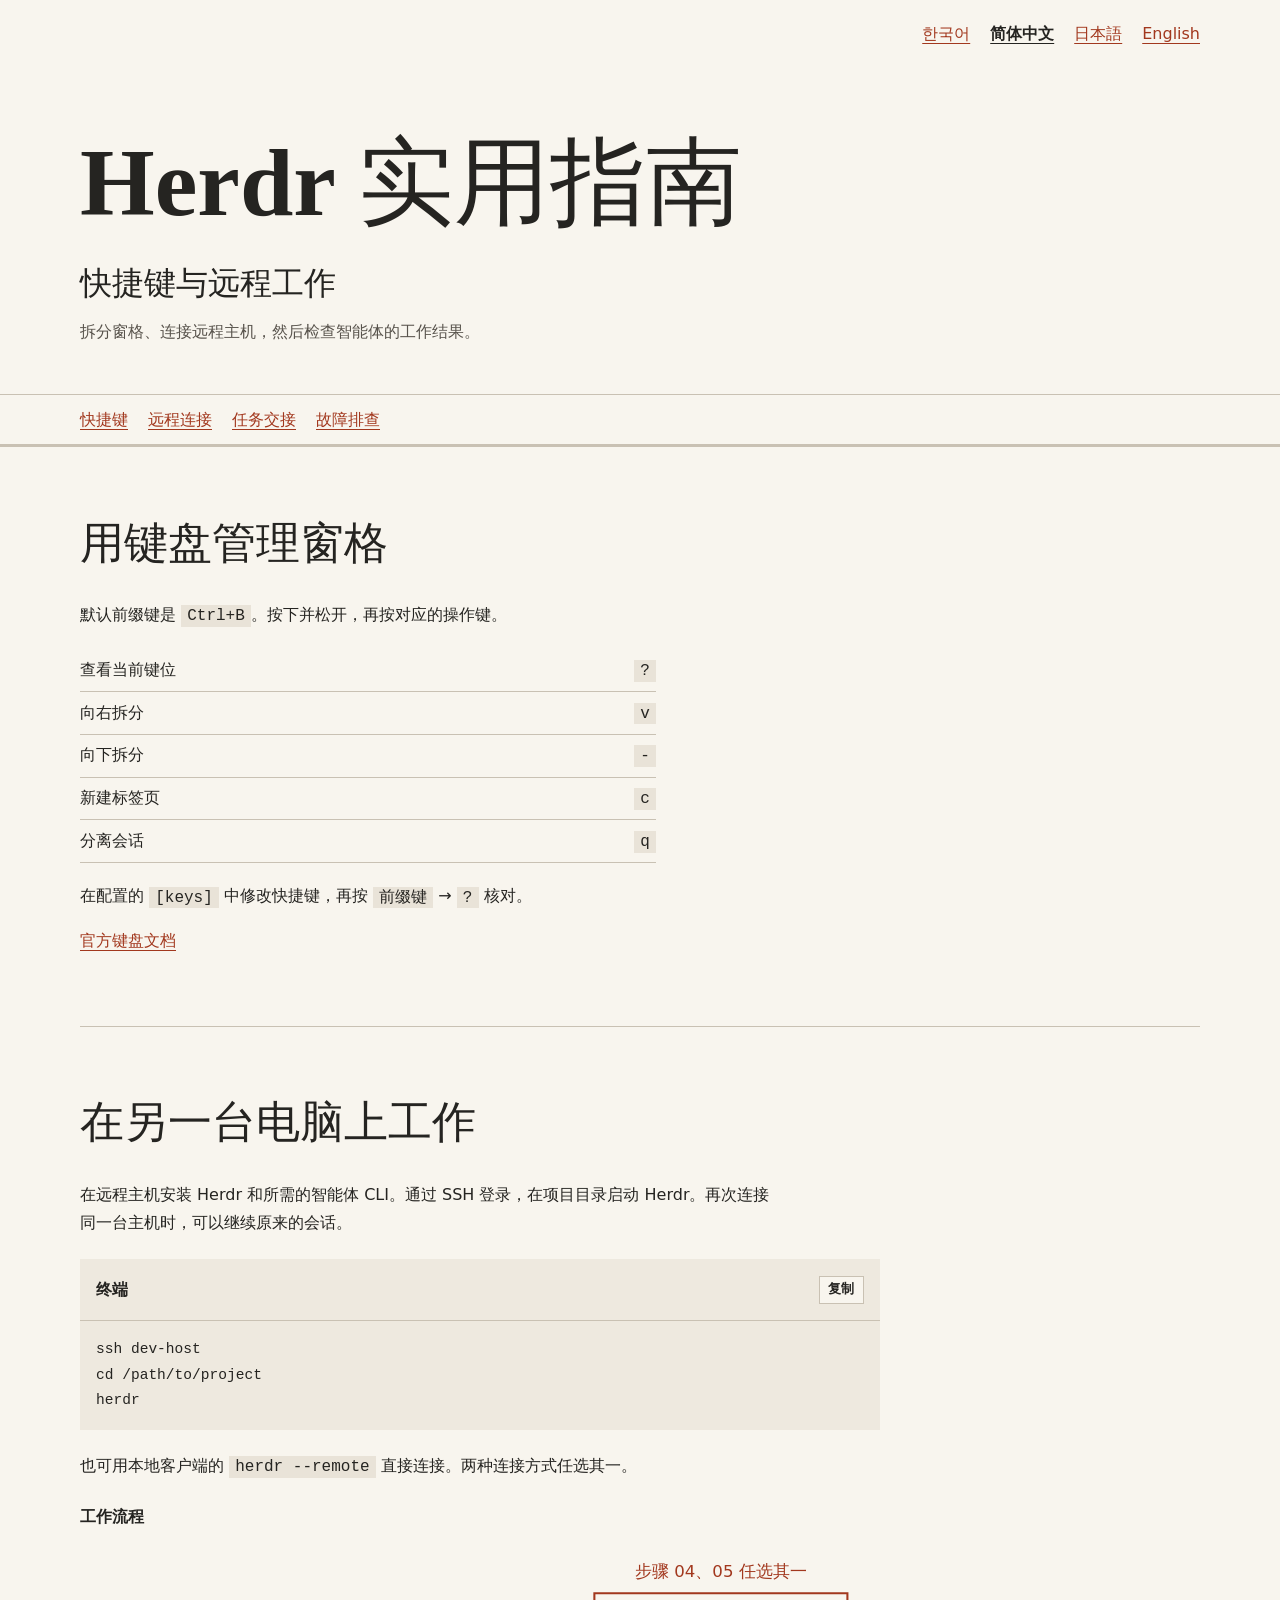
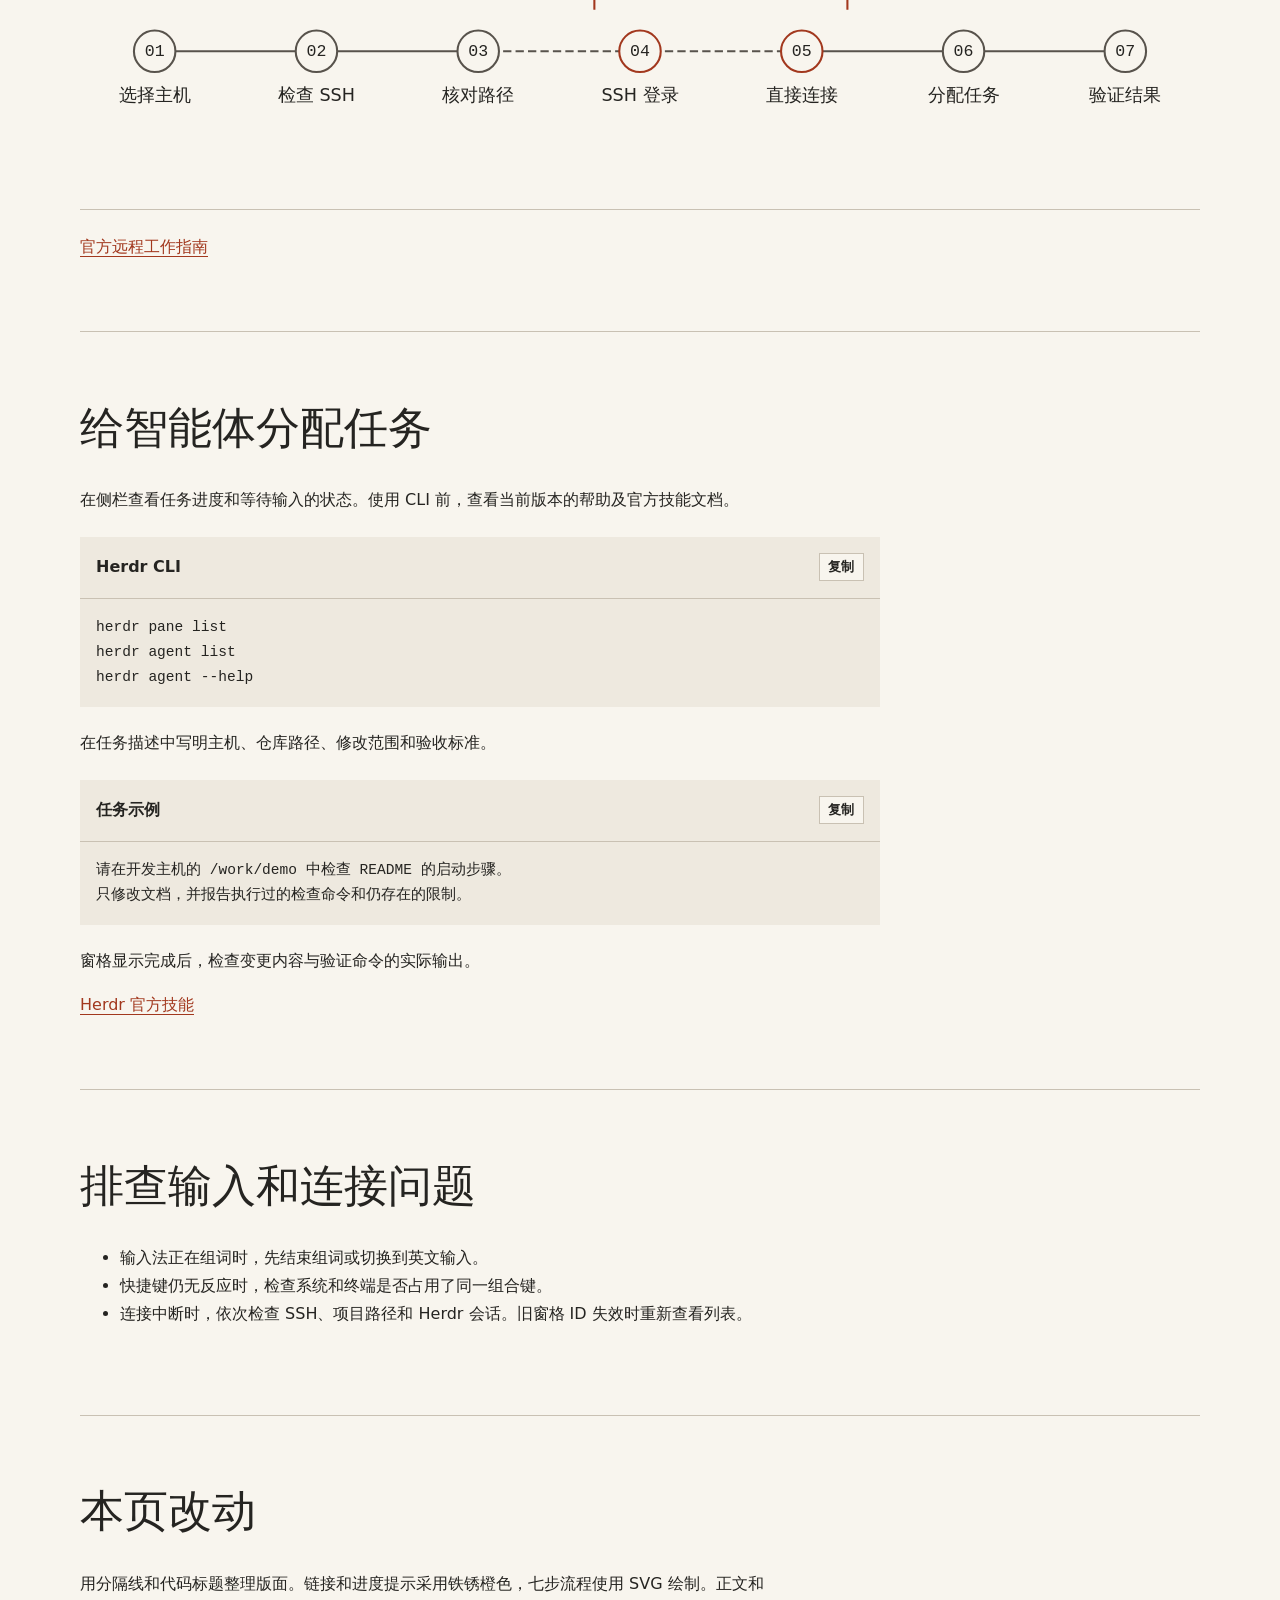
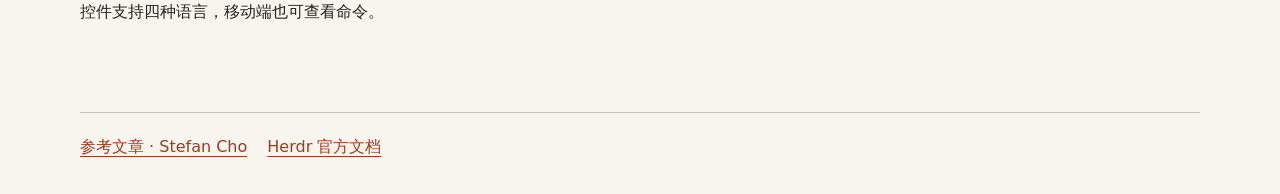
==== cn/index.html @ 6e44f65b "Herdr 가이드 다국어 지원과 읽기 화면 개선" ====
﻿<!doctype html>
<!-- Herdr 키맵과 원격 작업 안내 -->
<html lang="zh-CN">
<head>
<meta charset="utf-8">
<meta name="viewport" content="width=device-width, initial-scale=1">
<title>Herdr 实用指南 · 快捷键与远程工作</title>
<meta name="description" content="拆分窗格、连接远程主机，然后检查智能体的工作结果。">
<link rel="alternate" hreflang="ko" href="../">
<link rel="alternate" hreflang="zh-CN" href="../cn/">
<link rel="alternate" hreflang="ja" href="../ja/">
<link rel="alternate" hreflang="en" href="../en/">
<link rel="stylesheet" href="../guide.css">
<script defer src="../guide.js"></script>
</head>
<body data-copied="已复制" data-failed="复制失败">
<header class="intro">
<nav class="languages" aria-label="语言"><a href="../" hreflang="ko" lang="ko">한국어</a><a href="../cn/" hreflang="zh-CN" lang="zh-CN" aria-current="page">简体中文</a><a href="../ja/" hreflang="ja" lang="ja">日本語</a><a href="../en/" hreflang="en" lang="en">English</a></nav>
<h1>Herdr 实用指南</h1>
<p class="subtitle">快捷键与远程工作</p>
<p class="lead">拆分窗格、连接远程主机，然后检查智能体的工作结果。</p>
</header>
<nav class="contents" aria-label="目录">
<div><a href="#keyboard">快捷键</a><a href="#remote">远程连接</a><a href="#handoff">任务交接</a><a href="#troubleshoot">故障排查</a></div>
<progress aria-label="阅读进度" max="100" value="0"></progress>
</nav>
<main>
<section id="keyboard"><h2>用键盘管理窗格</h2>
<p>默认前缀键是 <kbd>Ctrl+B</kbd>。按下并松开，再按对应的操作键。</p>
<dl><div><dt>查看当前键位</dt><dd><kbd>?</kbd></dd></div><div><dt>向右拆分</dt><dd><kbd>v</kbd></dd></div><div><dt>向下拆分</dt><dd><kbd>-</kbd></dd></div><div><dt>新建标签页</dt><dd><kbd>c</kbd></dd></div><div><dt>分离会话</dt><dd><kbd>q</kbd></dd></div></dl>
<p>在配置的 <code>[keys]</code> 中修改快捷键，再按 <kbd>前缀键</kbd> → <kbd>?</kbd> 核对。</p><a href="https://herdr.dev/docs/keyboard/">官方键盘文档</a></section>
<section id="remote"><h2>在另一台电脑上工作</h2>
<p>在远程主机安装 Herdr 和所需的智能体 CLI。通过 SSH 登录，在项目目录启动 Herdr。再次连接同一台主机时，可以继续原来的会话。</p><figure class="code"><figcaption>终端 <button type="button" hidden data-copy>复制</button></figcaption><pre><code>ssh dev-host
cd /path/to/project
herdr</code></pre></figure>
<p>也可用本地客户端的 <code>herdr --remote</code> 直接连接。两种连接方式任选其一。</p>
<figure class="workflow"><figcaption>工作流程</figcaption>
<div class="diagram" tabindex="0" role="region" aria-label="工作流程">
<svg viewBox="0 0 1080 268" width="1080" height="268" role="img" aria-labelledby="flow-title flow-description">
<title id="flow-title">工作流程</title><desc id="flow-description">选择主机, 检查 SSH, 核对路径, SSH 登录, 直接连接, 分配任务, 验证结果. 步骤 04、05 任选其一.</desc>
<path class="route" d="M72 116H384 M696 116H1008"/>
<path class="route alternative" d="M384 116H696"/>
<path class="brace" d="M496 76V60H740V76"/>
<text class="choice" x="618" y="44">步骤 04、05 任选其一</text>
<g><circle cx="72" cy="116" r="20"/><text class="number" x="72" y="121">01</text><text class="label" x="72" y="164">选择主机</text></g>
<g><circle cx="228" cy="116" r="20"/><text class="number" x="228" y="121">02</text><text class="label" x="228" y="164">检查 SSH</text></g>
<g><circle cx="384" cy="116" r="20"/><text class="number" x="384" y="121">03</text><text class="label" x="384" y="164">核对路径</text></g>
<g class="optional"><circle cx="540" cy="116" r="20"/><text class="number" x="540" y="121">04</text><text class="label" x="540" y="164">SSH 登录</text></g>
<g class="optional"><circle cx="696" cy="116" r="20"/><text class="number" x="696" y="121">05</text><text class="label" x="696" y="164">直接连接</text></g>
<g><circle cx="852" cy="116" r="20"/><text class="number" x="852" y="121">06</text><text class="label" x="852" y="164">分配任务</text></g>
<g><circle cx="1008" cy="116" r="20"/><text class="number" x="1008" y="121">07</text><text class="label" x="1008" y="164">验证结果</text></g>
</svg></div></figure>
<a href="https://herdr.dev/docs/how-to-work/">官方远程工作指南</a></section>
<section id="handoff"><h2>给智能体分配任务</h2>
<p>在侧栏查看任务进度和等待输入的状态。使用 CLI 前，查看当前版本的帮助及官方技能文档。</p><figure class="code"><figcaption>Herdr CLI <button type="button" hidden data-copy>复制</button></figcaption><pre><code>herdr pane list
herdr agent list
herdr agent --help</code></pre></figure>
<p>在任务描述中写明主机、仓库路径、修改范围和验收标准。</p><figure class="code"><figcaption>任务示例 <button type="button" hidden data-copy>复制</button></figcaption><pre><code>请在开发主机的 /work/demo 中检查 README 的启动步骤。
只修改文档，并报告执行过的检查命令和仍存在的限制。</code></pre></figure>
<p>窗格显示完成后，检查变更内容与验证命令的实际输出。</p><a href="https://github.com/herdrdev/herdr/blob/master/skills/herdr/SKILL.md">Herdr 官方技能</a></section>
<section id="troubleshoot"><h2>排查输入和连接问题</h2>
<ul><li>输入法正在组词时，先结束组词或切换到英文输入。</li><li>快捷键仍无反应时，检查系统和终端是否占用了同一组合键。</li><li>连接中断时，依次检查 SSH、项目路径和 Herdr 会话。旧窗格 ID 失效时重新查看列表。</li></ul></section>
<section><h2>本页改动</h2><p>用分隔线和代码标题整理版面。链接和进度提示采用铁锈橙色，七步流程使用 SVG 绘制。正文和控件支持四种语言，移动端也可查看命令。</p></section>
</main>
<footer><a href="https://blog.stefancho.dev/youtube/herdr-keymap-remote-agents">参考文章 · Stefan Cho</a><a href="https://herdr.dev/docs/">Herdr 官方文档</a></footer>
<div class="sr-only" role="status" id="copy-status"></div>
</body>
</html>
---- guide.css ----
﻿/* 다국어 가이드의 지면, 코드 블록, 타임라인을 꾸민다. */
:root {
  color-scheme: light;
  --paper: #f8f5ee;
  --ink: #252421;
  --muted: #58534c;
  --line: #c9c1b3;
  --accent: #a2381e;
  --mono: ui-monospace, "Cascadia Mono", monospace;
  font: 100%/1.75 system-ui, sans-serif;
}
* { box-sizing: border-box; }
html { scroll-padding-top: 7rem; }
body { margin: 0; background: var(--paper); color: var(--ink); }
.intro, main, footer, .contents > div {
  width: min(100% - 2rem, 70rem);
  margin-inline: auto;
}
.intro { padding-block: 1.25rem 2rem; }
.languages, .contents > div, footer { display: flex; flex-wrap: wrap; gap: .35rem 1.25rem; }
.languages { justify-content: flex-end; }
a { color: var(--accent); text-underline-offset: .25em; }
a[aria-current] { color: var(--ink); font-weight: 700; }
:focus-visible { outline: 2px solid var(--accent); outline-offset: 4px; }
h1, h2, .subtitle {
  font-family: Georgia, "Noto Serif CJK KR", "Noto Serif CJK SC", "Noto Serif CJK JP", "Yu Mincho", Batang, SimSun, serif;
  line-height: 1.2;
  font-synthesis: none;
  text-wrap: balance;
}
h1 { font-size: clamp(2.7rem, 8vw, 6rem); margin: clamp(2rem, 6vw, 5rem) 0 .25em; }
h2 { font-size: clamp(1.7rem, 4vw, 2.75rem); margin: 0 0 .7em; }
.subtitle { font-size: clamp(1.25rem, 3vw, 2rem); margin: 0; }
.lead { color: var(--muted); }
p, li { max-width: 68ch; text-wrap: pretty; }
:lang(ko) h1, :lang(ko) h2, :lang(ko) p, :lang(ko) li, :lang(ko) dt { word-break: keep-all; }
.contents { position: sticky; top: 0; z-index: 1; background: var(--paper); border-top: 1px solid var(--line); }
.contents > div { padding-block: .65rem; }
progress { display: block; width: 100%; height: 3px; border: 0; appearance: none; background: var(--line); }
progress::-webkit-progress-bar { background: var(--line); }
progress::-webkit-progress-value { background: var(--accent); }
progress::-moz-progress-bar { background: var(--accent); }
section { padding-block: clamp(2.2rem, 6vw, 4.4rem); border-bottom: 1px solid var(--line); }
dl { max-width: 36rem; margin: 1.2rem 0; }
dl > div { display: flex; justify-content: space-between; gap: 1rem; padding: .4rem 0; border-bottom: 1px solid var(--line); }
dd { margin: 0; }
kbd, code, pre, .number { font-family: var(--mono); }
kbd, p code { background: #e9e3d8; padding: .12em .38em; }
figure { margin: 1.4rem 0; }
.code { max-width: 50rem; background: #eee9df; }
figcaption { font-weight: 650; }
.code figcaption { min-height: 62px; display: flex; justify-content: space-between; align-items: center; gap: 1rem; padding: .65rem 1rem; border-bottom: 1px solid var(--line); }
button { font: inherit; font-size: .82rem; min-height: 28px; padding: 0 .65em; color: var(--ink); background: var(--paper); border: 1px solid var(--line); cursor: pointer; }
pre { white-space: pre-wrap; overflow-wrap: anywhere; margin: 0; padding: 1rem; font-size: .91rem; }
.diagram { overflow-x: auto; border-bottom: 1px solid var(--line); }
svg { display: block; width: 100%; min-width: 920px; height: auto; }
svg text { text-anchor: middle; fill: var(--ink); }
svg .label { font-size: 17px; }
svg .choice { fill: var(--accent); font-size: 16px; }
svg .route, svg .brace { fill: none; stroke: var(--muted); stroke-width: 2; }
svg .alternative { stroke-dasharray: 8 4; }
svg .brace, svg .optional circle { stroke: var(--accent); }
svg circle { fill: var(--paper); stroke: var(--muted); stroke-width: 2; }
footer { padding-block: 1.25rem 2.5rem; }
.sr-only { position: absolute; width: 1px; height: 1px; overflow: hidden; clip-path: inset(50%); white-space: nowrap; }
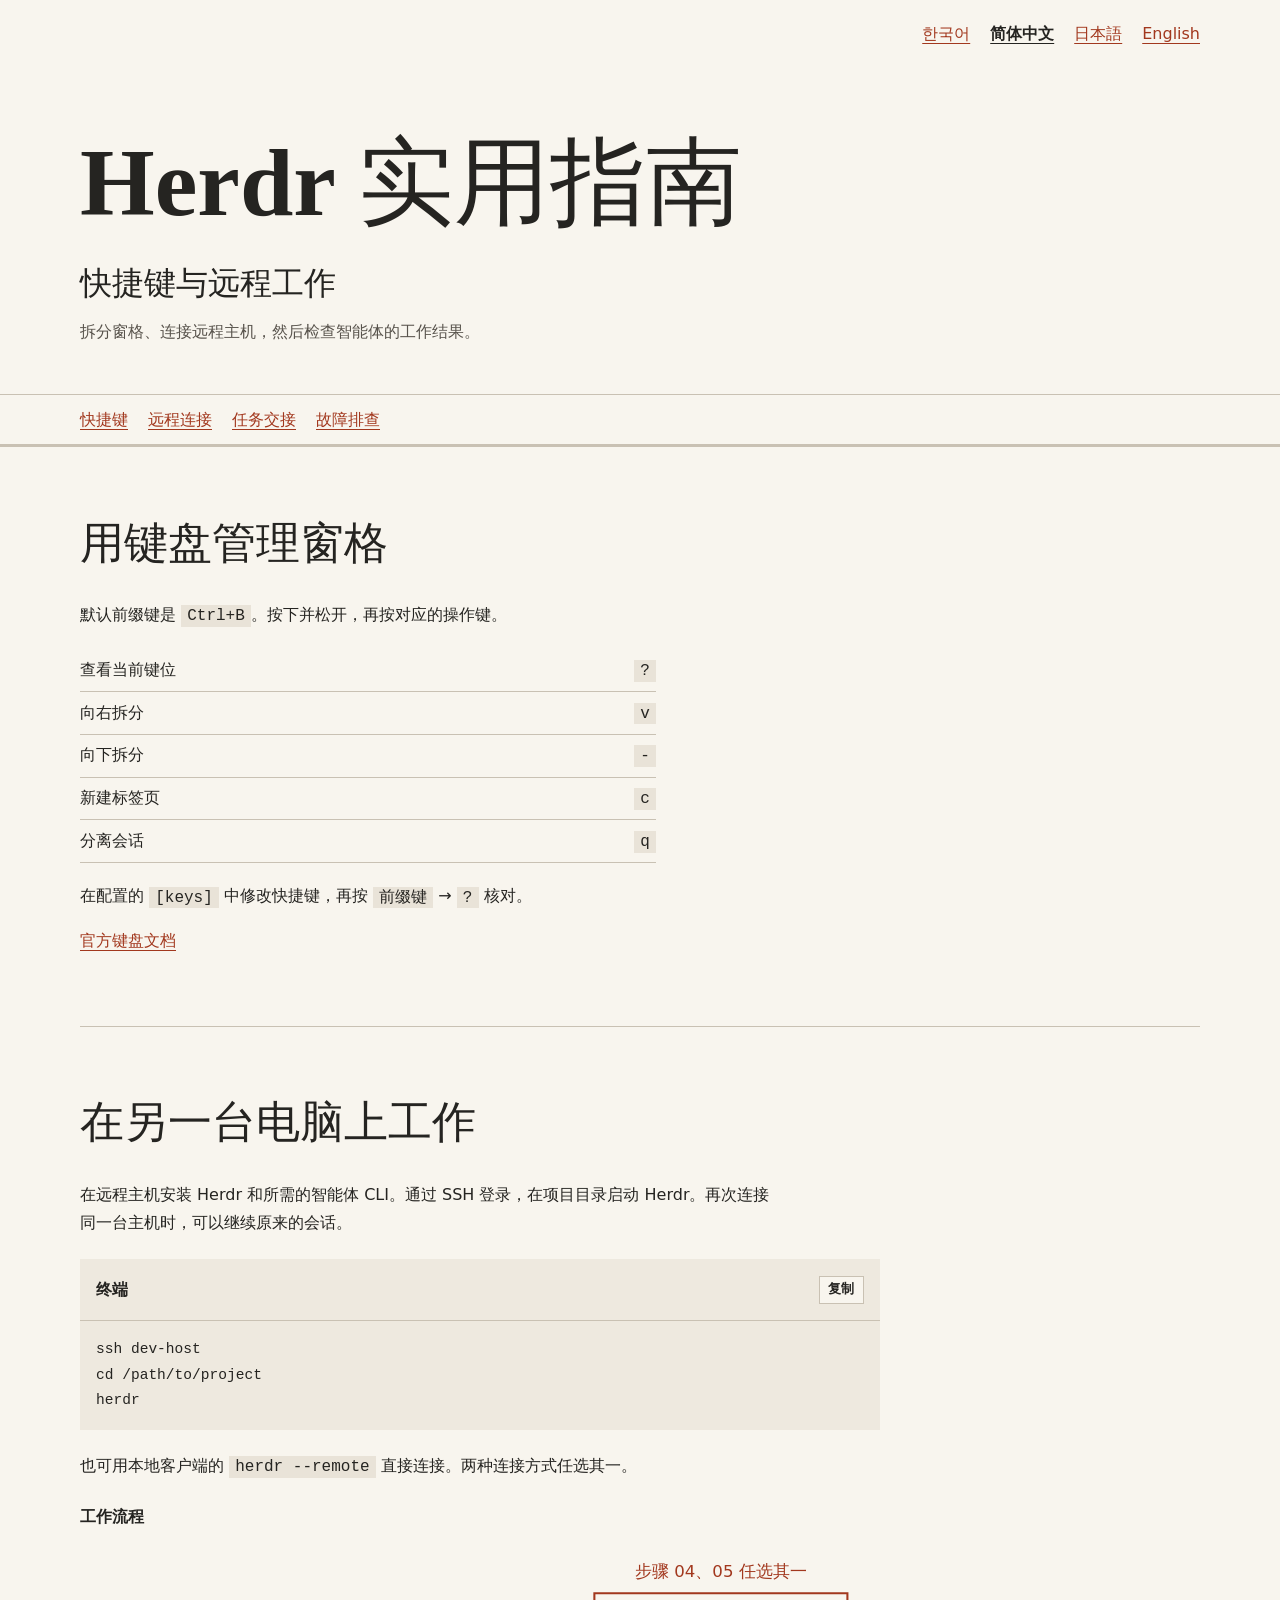
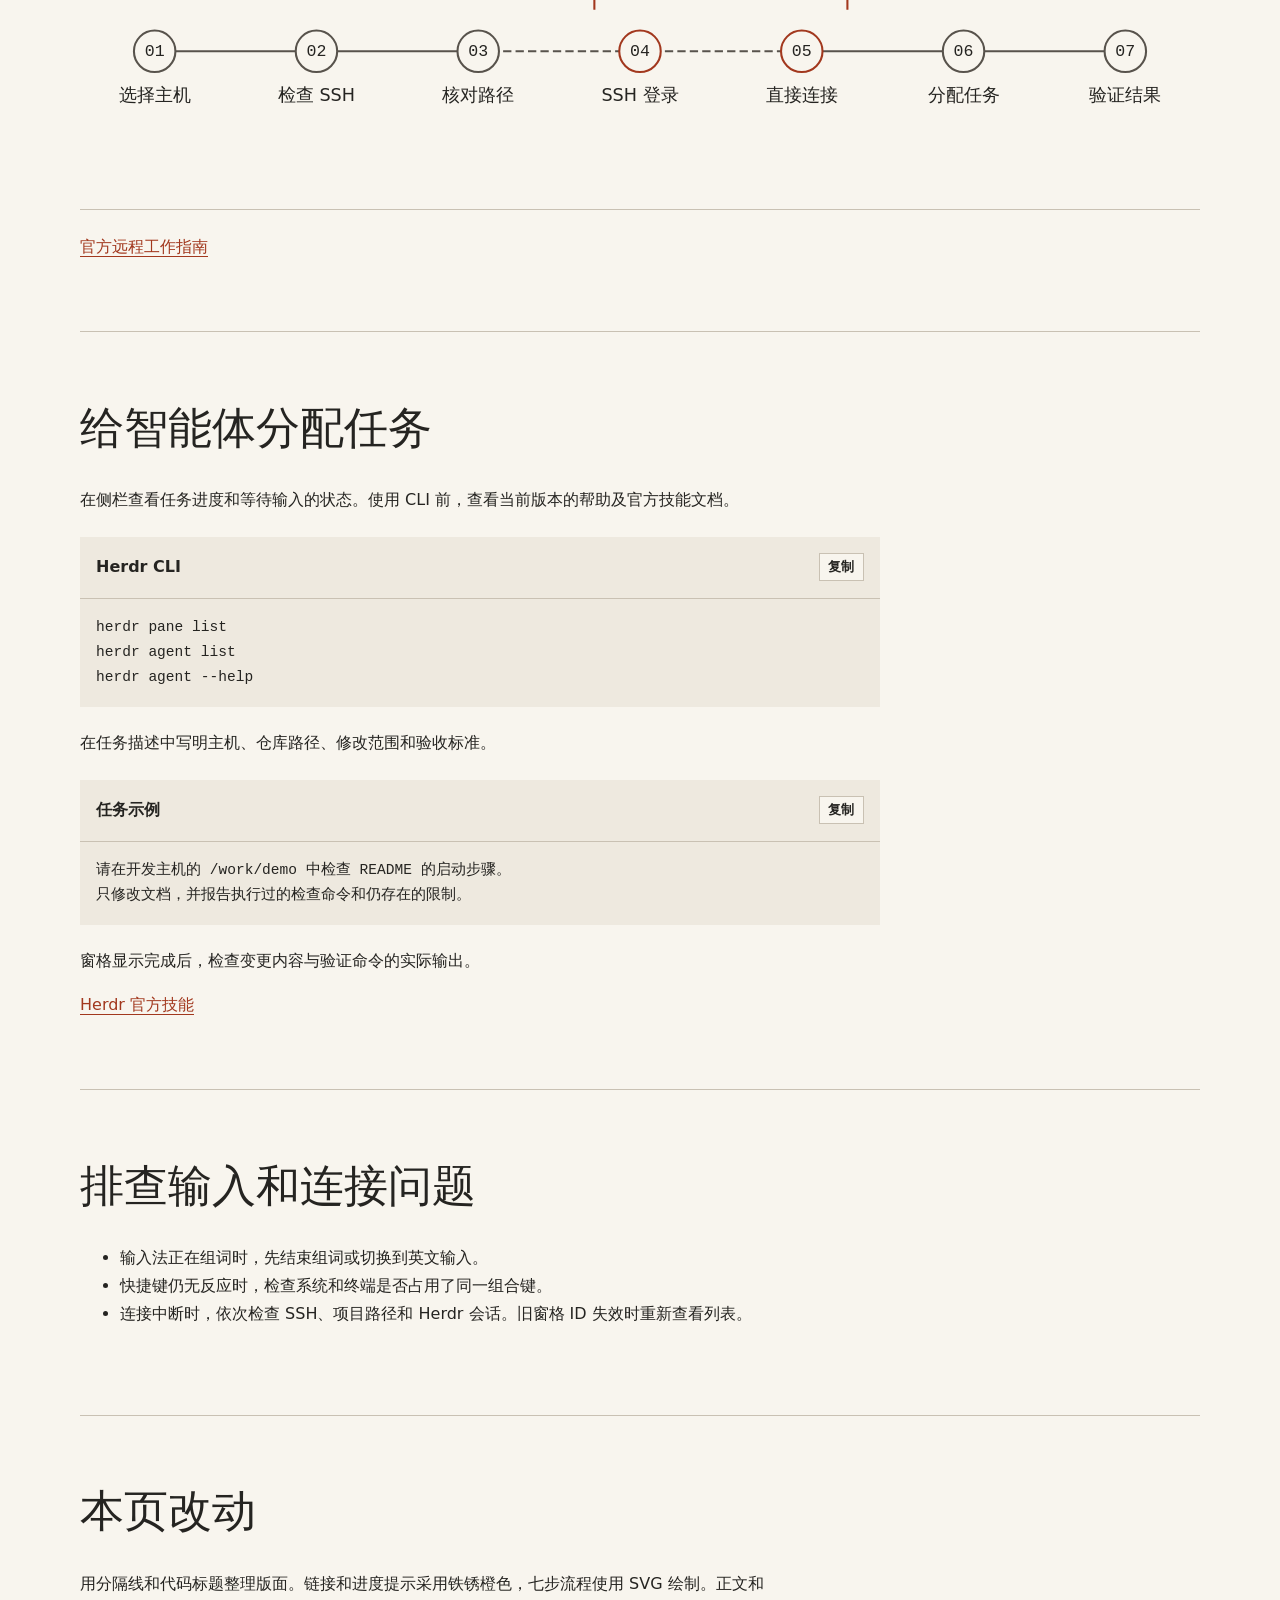
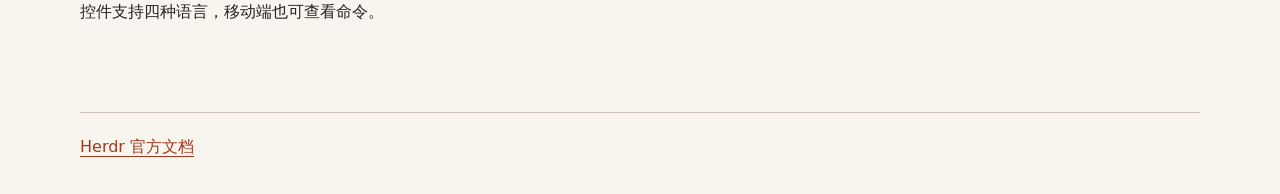
==== commit 36ca7e64: "다국어 가이드에서 참고 글 링크 제거" ====
--- a/cn/index.html
+++ b/cn/index.html
@@ -1,4 +1,4 @@
-﻿<!doctype html>
+<!doctype html>
 <!-- Herdr 키맵과 원격 작업 안내 -->
 <html lang="zh-CN">
 <head>
@@ -62,7 +62,7 @@
 <ul><li>输入法正在组词时，先结束组词或切换到英文输入。</li><li>快捷键仍无反应时，检查系统和终端是否占用了同一组合键。</li><li>连接中断时，依次检查 SSH、项目路径和 Herdr 会话。旧窗格 ID 失效时重新查看列表。</li></ul></section>
 <section><h2>本页改动</h2><p>用分隔线和代码标题整理版面。链接和进度提示采用铁锈橙色，七步流程使用 SVG 绘制。正文和控件支持四种语言，移动端也可查看命令。</p></section>
 </main>
-<footer><a href="https://blog.stefancho.dev/youtube/herdr-keymap-remote-agents">参考文章 · Stefan Cho</a><a href="https://herdr.dev/docs/">Herdr 官方文档</a></footer>
+<footer><a href="https://herdr.dev/docs/">Herdr 官方文档</a></footer>
 <div class="sr-only" role="status" id="copy-status"></div>
 </body>
 </html>
